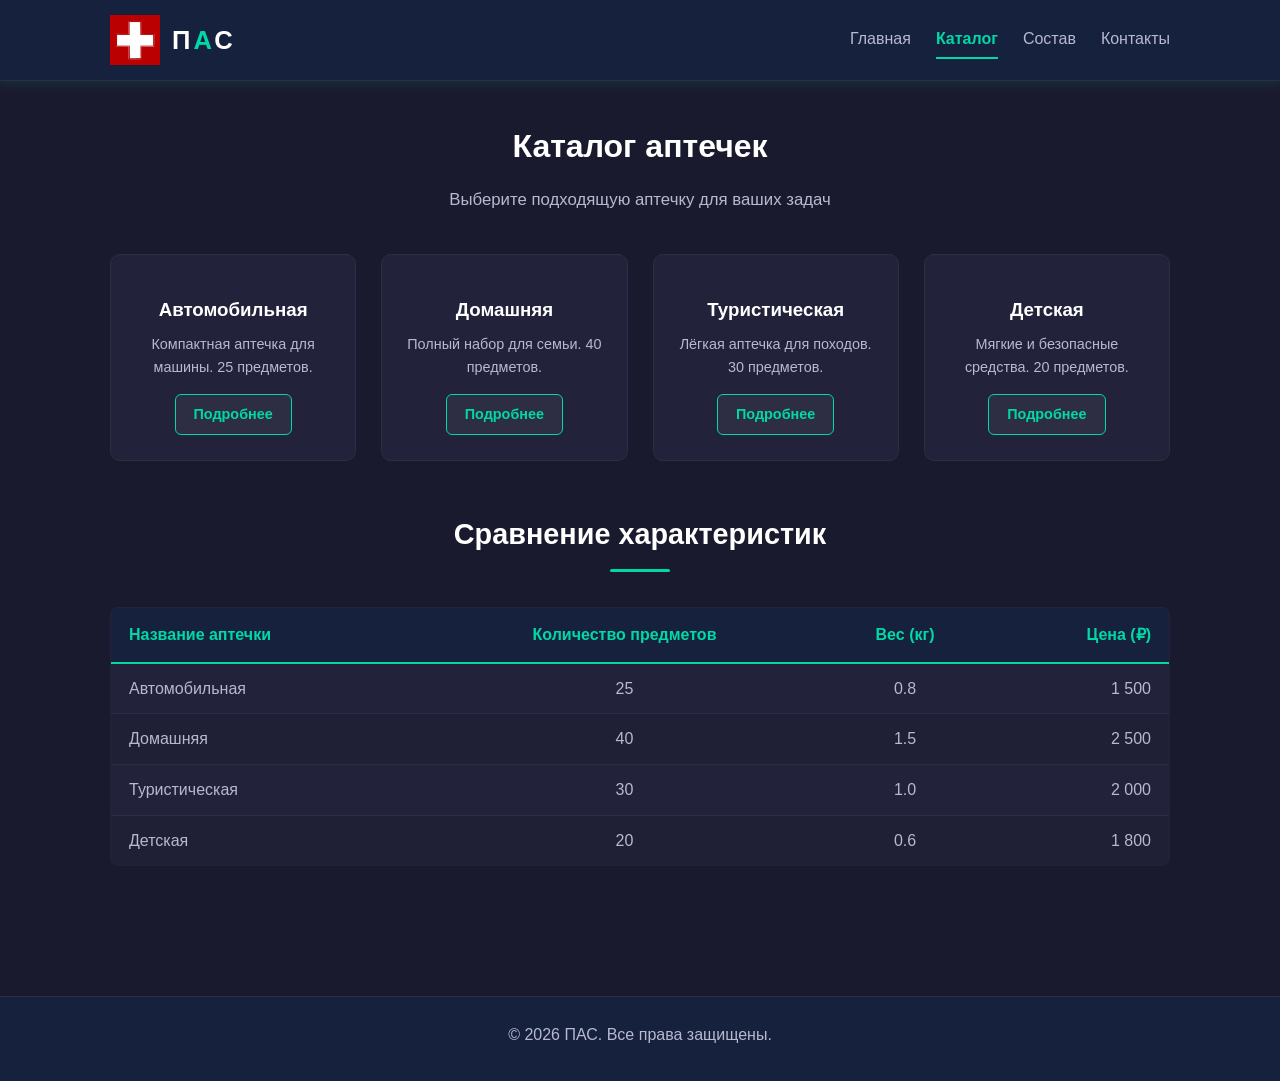
==== lab2/catalog.html @ fe933c57 "Add files via upload" ====
<!DOCTYPE html>
<html lang="ru">
<head>
    <meta charset="UTF-8">
    <meta name="viewport" content="width=device-width, initial-scale=1.0">
    <title>ПАС — Каталог</title>
    <link rel="stylesheet" href="css/style.css">
</head>
<body>

    <header id="main-header">
        <div class="header-container">
            <div class="logo">
                <img src="images/logo.png" alt="Логотип ПАС" width="50" height="50">
                <span class="logo-text">П<strong>А</strong>С</span>
            </div>
            <nav class="main-nav">
                <a href="index.html" class="nav-link">Главная</a>
                <a href="catalog.html" class="nav-link active">Каталог</a>
                <a href="composition.html" class="nav-link">Состав</a>
                <a href="contacts.html" class="nav-link">Контакты</a>
            </nav>
        </div>
    </header>

    <main class="page-content">
        <h1 class="page-title">Каталог аптечек</h1>
        <p class="page-description">Выберите подходящую аптечку для ваших задач</p>

        <div class="catalog-grid">
            <div class="product-card">
                <div class="product-icon"></div>
                <h3>Автомобильная</h3>
                <p class="product-desc">Компактная аптечка для машины. 25 предметов.</p>
                <a href="composition.html" class="btn btn-small">Подробнее</a>
            </div>
            <div class="product-card">
                <div class="product-icon"></div>
                <h3>Домашняя</h3>
                <p class="product-desc">Полный набор для семьи. 40 предметов.</p>
                <a href="composition.html" class="btn btn-small">Подробнее</a>
            </div>
            <div class="product-card">
                <div class="product-icon"></div>
                <h3>Туристическая</h3>
                <p class="product-desc">Лёгкая аптечка для походов. 30 предметов.</p>
                <a href="composition.html" class="btn btn-small">Подробнее</a>
            </div>
            <div class="product-card">
                <div class="product-icon"></div>
                <h3>Детская</h3>
                <p class="product-desc">Мягкие и безопасные средства. 20 предметов.</p>
                <a href="composition.html" class="btn btn-small">Подробнее</a>
            </div>
        </div>

        <h2 class="section-title">Сравнение характеристик</h2>
        <table class="compare-table">
            <thead>
                <tr>
                    <th class="align-left">Название аптечки</th>
                    <th class="align-center">Количество предметов</th>
                    <th class="align-center">Вес (кг)</th>
                    <th class="align-right">Цена (₽)</th>
                </tr>
            </thead>
            <tbody>
                <tr>
                    <td class="align-left">Автомобильная</td>
                    <td class="align-center">25</td>
                    <td class="align-center">0.8</td>
                    <td class="align-right">1 500</td>
                </tr>
                <tr>
                    <td class="align-left">Домашняя</td>
                    <td class="align-center">40</td>
                    <td class="align-center">1.5</td>
                    <td class="align-right">2 500</td>
                </tr>
                <tr>
                    <td class="align-left">Туристическая</td>
                    <td class="align-center">30</td>
                    <td class="align-center">1.0</td>
                    <td class="align-right">2 000</td>
                </tr>
                <tr>
                    <td class="align-left">Детская</td>
                    <td class="align-center">20</td>
                    <td class="align-center">0.6</td>
                    <td class="align-right">1 800</td>
                </tr>
            </tbody>
        </table>
    </main>

    <footer class="main-footer">
        <p>&copy; 2026 ПАС. Все права защищены.</p>
    </footer>

</body>
</html>
---- lab2/css/style.css ----
* {
    margin: 0;
    padding: 0;
    box-sizing: border-box;
}

body {
    font-family: 'Segoe UI', Arial, sans-serif;
    background-color: #1a1a2e;
    color: #b8b8d1;
    line-height: 1.6;
}

a {
    color: #00d9a5;
    text-decoration: none;
    transition: color 0.3s ease;
}

a:hover {
    color: #00ffc8;
}


#main-header {
    background-color: #16213e;
    padding: 15px 0;
    box-shadow: 0 2px 12px rgba(0, 217, 165, 0.15);
    position: sticky;
    top: 0;
    z-index: 100;
    border-bottom: 1px solid #2d2d44;
}

.header-container {
    max-width: 1100px;
    margin: 0 auto;
    padding: 0 20px;
    display: flex;
    justify-content: space-between;
    align-items: center;
    flex-wrap: wrap;
}

.logo {
    display: flex;
    align-items: center;
    gap: 12px;
}

.logo-text {
    font-size: 1.6em;
    color: #ffffff;
    font-weight: 700;
    letter-spacing: 3px;
}

.logo-text strong {
    color: #00d9a5;
    font-weight: 700;
}

.main-nav {
    display: flex;
    gap: 25px;
}

.nav-link {
    color: #b8b8d1;
    font-size: 1em;
    padding: 5px 0;
    border-bottom: 2px solid transparent;
    transition: border-color 0.3s ease, color 0.3s ease;
}

.nav-link:hover {
    color: #00d9a5;
    border-bottom-color: #00d9a5;
}

.nav-link.active {
    color: #00d9a5;
    border-bottom-color: #00d9a5;
    font-weight: 600;
}


.banner {
    background: linear-gradient(135deg, #16213e 0%, #1a1a2e 100%);
    padding: 60px 20px;
    display: flex;
    justify-content: center;
    align-items: center;
    gap: 40px;
    flex-wrap: wrap;
    border-bottom: 1px solid #2d2d44;
}

.banner-content {
    max-width: 500px;
}

#main-title {
    font-size: 2.2em;
    color: #ffffff;
    margin-bottom: 15px;
    line-height: 1.3;
}

.banner-subtitle {
    font-size: 1.1em;
    color: #b8b8d1;
    margin-bottom: 25px;
}

.banner-image img {
    max-width: 100%;
    height: auto;
    filter: drop-shadow(0 0 20px rgba(0, 217, 165, 0.3));
}


.btn {
    display: inline-block;
    padding: 12px 28px;
    border-radius: 6px;
    font-size: 1em;
    font-weight: 600;
    cursor: pointer;
    border: none;
    transition: background-color 0.3s ease, transform 0.2s ease, box-shadow 0.3s ease;
    text-align: center;
}

.btn-primary {
    background-color: #00d9a5;
    color: #1a1a2e;
}

.btn-primary:hover {
    background-color: #00ffc8;
    color: #1a1a2e;
    transform: translateY(-2px);
    box-shadow: 0 6px 20px rgba(0, 217, 165, 0.4);
}

.btn-secondary {
    background-color: transparent;
    color: #00d9a5;
    border: 2px solid #00d9a5;
}

.btn-secondary:hover {
    background-color: #00d9a5;
    color: #1a1a2e;
}

.btn-small {
    padding: 8px 18px;
    font-size: 0.9em;
    background-color: #2d2d44;
    color: #00d9a5;
    border: 1px solid #00d9a5;
}

.btn-small:hover {
    background-color: #00d9a5;
    color: #1a1a2e;
}


.features {
    max-width: 1100px;
    margin: 0 auto;
    padding: 50px 20px;
}

.section-title {
    font-size: 1.8em;
    color: #ffffff;
    text-align: center;
    margin-bottom: 35px;
    position: relative;
}

.section-title::after {
    content: '';
    display: block;
    width: 60px;
    height: 3px;
    background-color: #00d9a5;
    margin: 12px auto 0;
    border-radius: 2px;
}

.features-grid {
    display: flex;
    gap: 25px;
    justify-content: center;
    flex-wrap: wrap;
}

.feature-card {
    background-color: #22223b;
    border: 1px solid #2d2d44;
    border-radius: 10px;
    padding: 30px 25px;
    text-align: center;
    flex: 1 1 250px;
    max-width: 320px;
    transition: transform 0.3s ease, border-color 0.3s ease, box-shadow 0.3s ease;
}

.feature-card:hover {
    transform: translateY(-5px);
    border-color: #00d9a5;
    box-shadow: 0 8px 25px rgba(0, 217, 165, 0.2);
}

.feature-icon {
    font-size: 2.5em;
    display: block;
    margin-bottom: 15px;
}

.feature-card h3 {
    color: #ffffff;
    margin-bottom: 10px;
    font-size: 1.2em;
}

.feature-card p {
    color: #b8b8d1;
    font-size: 0.95em;
}


.page-content {
    max-width: 1100px;
    margin: 0 auto;
    padding: 40px 20px;
}

.page-title {
    font-size: 2em;
    color: #ffffff;
    text-align: center;
    margin-bottom: 15px;
}

.page-description {
    text-align: center;
    color: #b8b8d1;
    margin-bottom: 40px;
    font-size: 1.05em;
}


.catalog-grid {
    display: flex;
    flex-wrap: wrap;
    gap: 25px;
    justify-content: center;
    margin-bottom: 50px;
}

.product-card {
    background-color: #22223b;
    border: 1px solid #2d2d44;
    border-radius: 10px;
    padding: 25px;
    text-align: center;
    flex: 1 1 220px;
    max-width: 260px;
    transition: transform 0.3s ease, border-color 0.3s ease;
}

.product-card:hover {
    transform: translateY(-5px);
    border-color: #00d9a5;
}

.product-icon {
    font-size: 3em;
    margin-bottom: 15px;
    display: block;
}

.product-card h3 {
    color: #ffffff;
    margin-bottom: 8px;
}

.product-desc {
    font-size: 0.9em;
    color: #b8b8d1;
    margin-bottom: 15px;
}

.compare-table,
.composition-table {
    width: 100%;
    border-collapse: collapse;
    background-color: #22223b;
    border: 1px solid #2d2d44;
    border-radius: 8px;
    overflow: hidden;
    margin-bottom: 40px;
}

.compare-table thead,
.composition-table thead {
    background-color: #16213e;
    color: #00d9a5;
}

.compare-table th,
.composition-table th {
    padding: 14px 18px;
    font-weight: 600;
    font-size: 1em;
    border-bottom: 2px solid #00d9a5;
}

.compare-table td,
.composition-table td {
    padding: 12px 18px;
    border-bottom: 1px solid #2d2d44;
    color: #b8b8d1;
}

.compare-table tbody tr:nth-child(even),
.composition-table tbody tr:nth-child(even) {
    background-color: #1f1f36;
}

.compare-table tbody tr:hover,
.composition-table tbody tr:hover {
    background-color: #2a2a45;
}

.align-left {
    text-align: left;
}

.align-center {
    text-align: center;
}

.align-right {
    text-align: right;
}

.composition-layout {
    display: flex;
    gap: 40px;
    flex-wrap: wrap;
    margin-bottom: 50px;
    align-items: flex-start;
}

.composition-image {
    text-align: center;
    flex: 1 1 250px;
}

.composition-image img {
    max-width: 100%;
    height: auto;
    border: 2px solid #2d2d44;
    border-radius: 10px;
    padding: 15px;
    background-color: #22223b;
    filter: drop-shadow(0 0 15px rgba(0, 217, 165, 0.2));
}

.image-caption {
    font-style: italic;
    color: #b8b8d1;
    margin-top: 10px;
    font-size: 0.9em;
}

.composition-lists {
    flex: 2 1 400px;
}

.composition-lists h2 {
    color: #ffffff;
    font-size: 1.3em;
    margin-bottom: 15px;
    margin-top: 20px;
}

.composition-lists h2:first-child {
    margin-top: 0;
}

.marker-list,
.number-list {
    padding-left: 25px;
    margin-bottom: 25px;
}

.marker-list li,
.number-list li {
    margin-bottom: 8px;
    color: #b8b8d1;
}

.marker-list li::marker {
    color: #00d9a5;
}

.number-list li::marker {
    color: #00d9a5;
    font-weight: 600;
}

.contacts-layout {
    display: flex;
    gap: 40px;
    flex-wrap: wrap;
}

.contact-info {
    flex: 1 1 300px;
    background-color: #22223b;
    border: 1px solid #2d2d44;
    border-radius: 10px;
    padding: 30px;
}

.contact-info h2 {
    color: #ffffff;
    margin-bottom: 20px;
    font-size: 1.3em;
}

.contact-info p {
    margin-bottom: 12px;
    color: #b8b8d1;
}

.external-link {
    color: #00d9a5;
    font-weight: 600;
}

.external-link:hover {
    color: #00ffc8;
    text-decoration: underline;
}

.contact-form {
    flex: 1 1 350px;
    background-color: #22223b;
    border: 1px solid #2d2d44;
    border-radius: 10px;
    padding: 30px;
}

.contact-form h2 {
    color: #ffffff;
    margin-bottom: 20px;
    font-size: 1.3em;
}

.form-group {
    margin-bottom: 18px;
}

.form-group label {
    display: block;
    margin-bottom: 6px;
    color: #ffffff;
    font-weight: 600;
    font-size: 0.95em;
}

.form-group input,
.form-group select,
.form-group textarea {
    width: 100%;
    padding: 10px 14px;
    border: 2px solid #2d2d44;
    border-radius: 6px;
    font-size: 1em;
    font-family: inherit;
    background-color: #1a1a2e;
    color: #ffffff;
    transition: border-color 0.3s ease, box-shadow 0.3s ease;
}

.form-group input:focus,
.form-group select:focus,
.form-group textarea:focus {
    outline: none;
    border-color: #00d9a5;
    box-shadow: 0 0 10px rgba(0, 217, 165, 0.3);
}

.form-group input::placeholder,
.form-group textarea::placeholder {
    color: #6b6b8a;
}

.form-group textarea {
    resize: vertical;
}

.main-footer {
    background-color: #16213e;
    color: #b8b8d1;
    text-align: center;
    padding: 25px 20px;
    margin-top: 50px;
    border-top: 1px solid #2d2d44;
}

.main-footer p {
    margin-bottom: 8px;
}

.footer-link {
    color: #00d9a5;
    font-weight: 600;
}

.footer-link:hover {
    color: #00ffc8;
}

@media (max-width: 768px) {
    .header-container {
        flex-direction: column;
        gap: 15px;
    }

    .main-nav {
        gap: 15px;
        flex-wrap: wrap;
        justify-content: center;
    }

    .banner {
        flex-direction: column;
        text-align: center;
        padding: 40px 20px;
    }

    #main-title {
        font-size: 1.7em;
    }

    .contacts-layout,
    .composition-layout {
        flex-direction: column;
    }

    .compare-table,
    .composition-table {
        font-size: 0.9em;
    }

    .compare-table th,
    .compare-table td,
    .composition-table th,
    .composition-table td {
        padding: 8px 10px;
    }
}

.back-link {
    text-align: center;
    margin-top: 20px;
}
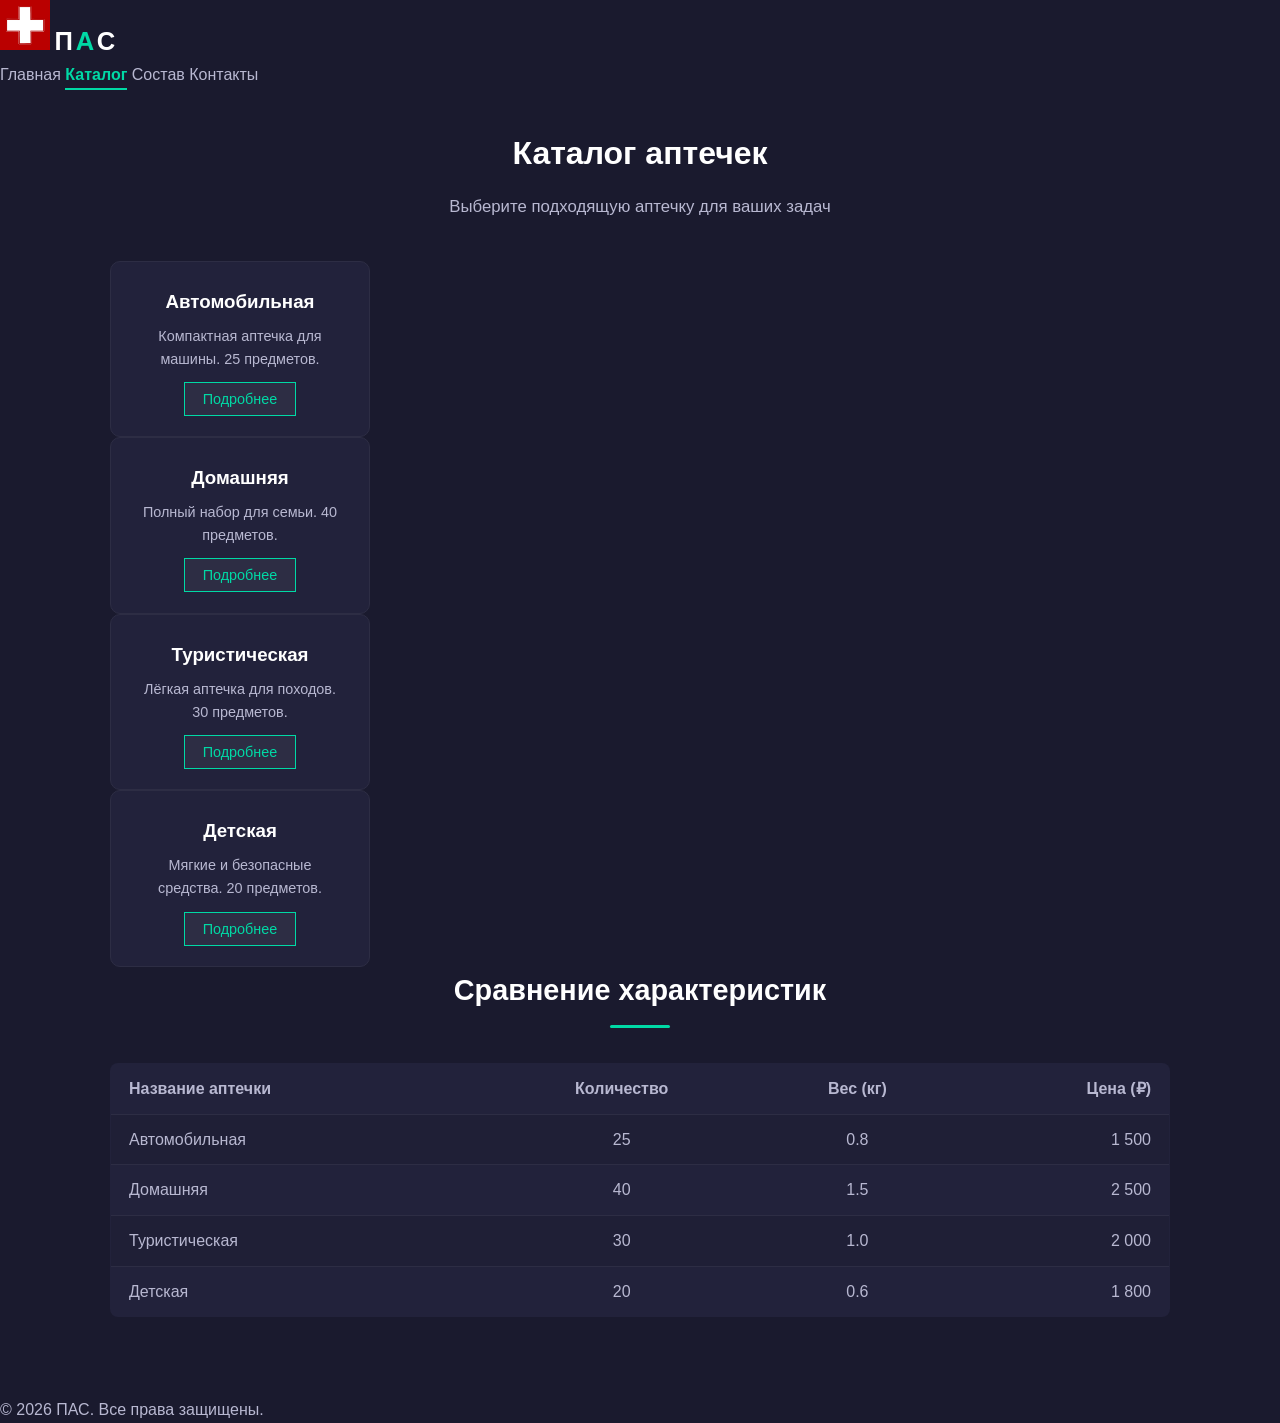
==== commit 7fe34cb4: "Add files via upload" ====
--- a/lab2/catalog.html
+++ b/lab2/catalog.html
@@ -2,100 +2,87 @@
 <html lang="ru">
 <head>
     <meta charset="UTF-8">
-    <meta name="viewport" content="width=device-width, initial-scale=1.0">
     <title>ПАС — Каталог</title>
     <link rel="stylesheet" href="css/style.css">
 </head>
 <body>
 
-    <header id="main-header">
-        <div class="header-container">
-            <div class="logo">
-                <img src="images/logo.png" alt="Логотип ПАС" width="50" height="50">
-                <span class="logo-text">П<strong>А</strong>С</span>
-            </div>
-            <nav class="main-nav">
-                <a href="index.html" class="nav-link">Главная</a>
-                <a href="catalog.html" class="nav-link active">Каталог</a>
-                <a href="composition.html" class="nav-link">Состав</a>
-                <a href="contacts.html" class="nav-link">Контакты</a>
-            </nav>
+    <div id="header">
+        <div class="header-left">
+            <img src="images/logo.png" alt="Логотип ПАС" width="50" height="50">
+            <span class="logo-text">П<strong>А</strong>С</span>
         </div>
-    </header>
+        <div class="header-right">
+            <a href="index.html" class="nav-link">Главная</a>
+            <a href="catalog.html" class="nav-link active">Каталог</a>
+            <a href="composition.html" class="nav-link">Состав</a>
+            <a href="contacts.html" class="nav-link">Контакты</a>
+        </div>
+    </div>
 
-    <main class="page-content">
+    <div class="page-content">
         <h1 class="page-title">Каталог аптечек</h1>
         <p class="page-description">Выберите подходящую аптечку для ваших задач</p>
 
-        <div class="catalog-grid">
-            <div class="product-card">
-                <div class="product-icon"></div>
-                <h3>Автомобильная</h3>
-                <p class="product-desc">Компактная аптечка для машины. 25 предметов.</p>
-                <a href="composition.html" class="btn btn-small">Подробнее</a>
-            </div>
-            <div class="product-card">
-                <div class="product-icon"></div>
-                <h3>Домашняя</h3>
-                <p class="product-desc">Полный набор для семьи. 40 предметов.</p>
-                <a href="composition.html" class="btn btn-small">Подробнее</a>
-            </div>
-            <div class="product-card">
-                <div class="product-icon"></div>
-                <h3>Туристическая</h3>
-                <p class="product-desc">Лёгкая аптечка для походов. 30 предметов.</p>
-                <a href="composition.html" class="btn btn-small">Подробнее</a>
-            </div>
-            <div class="product-card">
-                <div class="product-icon"></div>
-                <h3>Детская</h3>
-                <p class="product-desc">Мягкие и безопасные средства. 20 предметов.</p>
-                <a href="composition.html" class="btn btn-small">Подробнее</a>
-            </div>
+        <div class="product-card">
+            <h3>Автомобильная</h3>
+            <p class="product-desc">Компактная аптечка для машины. 25 предметов.</p>
+            <p><a href="composition.html" class="btn-small">Подробнее</a></p>
+        </div>
+        <div class="product-card">
+            <h3>Домашняя</h3>
+            <p class="product-desc">Полный набор для семьи. 40 предметов.</p>
+            <p><a href="composition.html" class="btn-small">Подробнее</a></p>
+        </div>
+        <div class="product-card">
+            <h3>Туристическая</h3>
+            <p class="product-desc">Лёгкая аптечка для походов. 30 предметов.</p>
+            <p><a href="composition.html" class="btn-small">Подробнее</a></p>
+        </div>
+        <div class="product-card">
+            <h3>Детская</h3>
+            <p class="product-desc">Мягкие и безопасные средства. 20 предметов.</p>
+            <p><a href="composition.html" class="btn-small">Подробнее</a></p>
         </div>
 
         <h2 class="section-title">Сравнение характеристик</h2>
         <table class="compare-table">
-            <thead>
-                <tr>
-                    <th class="align-left">Название аптечки</th>
-                    <th class="align-center">Количество предметов</th>
-                    <th class="align-center">Вес (кг)</th>
-                    <th class="align-right">Цена (₽)</th>
-                </tr>
-            </thead>
-            <tbody>
-                <tr>
-                    <td class="align-left">Автомобильная</td>
-                    <td class="align-center">25</td>
-                    <td class="align-center">0.8</td>
-                    <td class="align-right">1 500</td>
-                </tr>
-                <tr>
-                    <td class="align-left">Домашняя</td>
-                    <td class="align-center">40</td>
-                    <td class="align-center">1.5</td>
-                    <td class="align-right">2 500</td>
-                </tr>
-                <tr>
-                    <td class="align-left">Туристическая</td>
-                    <td class="align-center">30</td>
-                    <td class="align-center">1.0</td>
-                    <td class="align-right">2 000</td>
-                </tr>
-                <tr>
-                    <td class="align-left">Детская</td>
-                    <td class="align-center">20</td>
-                    <td class="align-center">0.6</td>
-                    <td class="align-right">1 800</td>
-                </tr>
-            </tbody>
+            <tr>
+                <td class="align-left"><strong>Название аптечки</strong></td>
+                <td class="align-center"><strong>Количество</strong></td>
+                <td class="align-center"><strong>Вес (кг)</strong></td>
+                <td class="align-right"><strong>Цена (₽)</strong></td>
+            </tr>
+            <tr>
+                <td class="align-left">Автомобильная</td>
+                <td class="align-center">25</td>
+                <td class="align-center">0.8</td>
+                <td class="align-right">1 500</td>
+            </tr>
+            <tr>
+                <td class="align-left">Домашняя</td>
+                <td class="align-center">40</td>
+                <td class="align-center">1.5</td>
+                <td class="align-right">2 500</td>
+            </tr>
+            <tr>
+                <td class="align-left">Туристическая</td>
+                <td class="align-center">30</td>
+                <td class="align-center">1.0</td>
+                <td class="align-right">2 000</td>
+            </tr>
+            <tr>
+                <td class="align-left">Детская</td>
+                <td class="align-center">20</td>
+                <td class="align-center">0.6</td>
+                <td class="align-right">1 800</td>
+            </tr>
         </table>
-    </main>
+    </div>
 
-    <footer class="main-footer">
+    <div id="footer">
         <p>&copy; 2026 ПАС. Все права защищены.</p>
-    </footer>
+    </div>
 
 </body>
 </html>
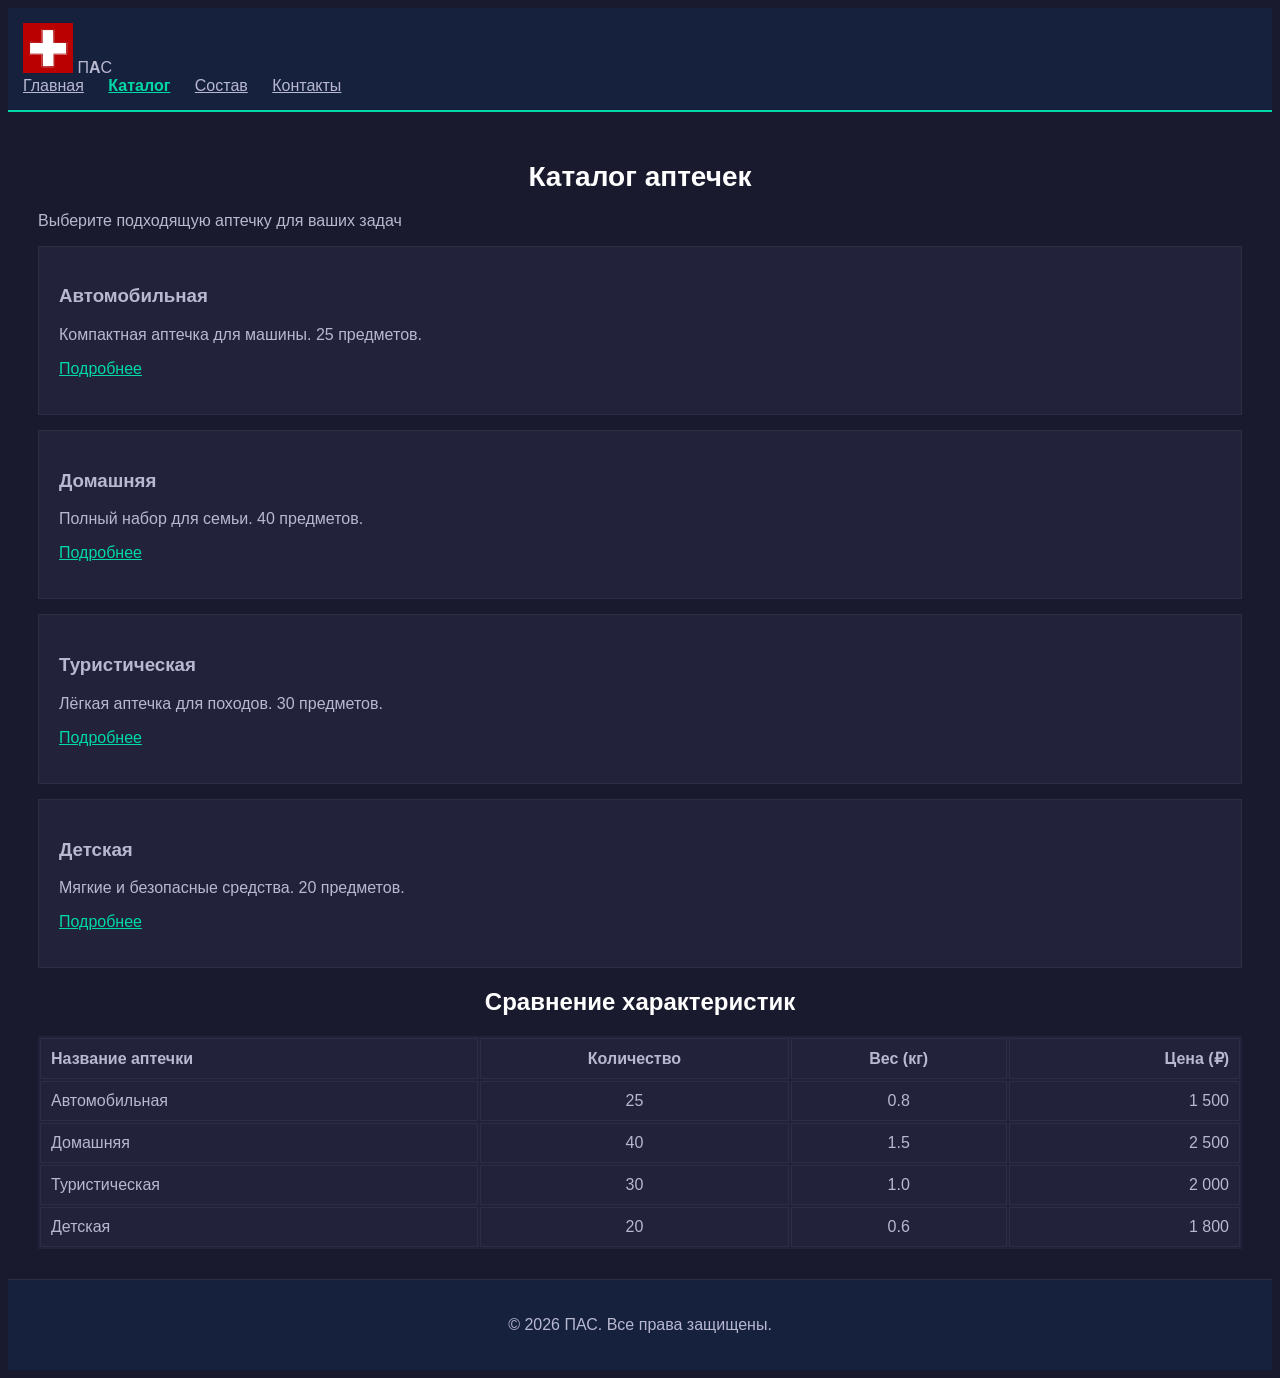
==== commit a7009ed3: "Добавлена лабораторная работа 3" ====
--- a/lab2/catalog.html
+++ b/lab2/catalog.html
@@ -1,88 +1,88 @@
-<!DOCTYPE html>
-<html lang="ru">
-<head>
-    <meta charset="UTF-8">
-    <title>ПАС — Каталог</title>
-    <link rel="stylesheet" href="css/style.css">
-</head>
-<body>
-
-    <div id="header">
-        <div class="header-left">
-            <img src="images/logo.png" alt="Логотип ПАС" width="50" height="50">
-            <span class="logo-text">П<strong>А</strong>С</span>
-        </div>
-        <div class="header-right">
-            <a href="index.html" class="nav-link">Главная</a>
-            <a href="catalog.html" class="nav-link active">Каталог</a>
-            <a href="composition.html" class="nav-link">Состав</a>
-            <a href="contacts.html" class="nav-link">Контакты</a>
-        </div>
-    </div>
-
-    <div class="page-content">
-        <h1 class="page-title">Каталог аптечек</h1>
-        <p class="page-description">Выберите подходящую аптечку для ваших задач</p>
-
-        <div class="product-card">
-            <h3>Автомобильная</h3>
-            <p class="product-desc">Компактная аптечка для машины. 25 предметов.</p>
-            <p><a href="composition.html" class="btn-small">Подробнее</a></p>
-        </div>
-        <div class="product-card">
-            <h3>Домашняя</h3>
-            <p class="product-desc">Полный набор для семьи. 40 предметов.</p>
-            <p><a href="composition.html" class="btn-small">Подробнее</a></p>
-        </div>
-        <div class="product-card">
-            <h3>Туристическая</h3>
-            <p class="product-desc">Лёгкая аптечка для походов. 30 предметов.</p>
-            <p><a href="composition.html" class="btn-small">Подробнее</a></p>
-        </div>
-        <div class="product-card">
-            <h3>Детская</h3>
-            <p class="product-desc">Мягкие и безопасные средства. 20 предметов.</p>
-            <p><a href="composition.html" class="btn-small">Подробнее</a></p>
-        </div>
-
-        <h2 class="section-title">Сравнение характеристик</h2>
-        <table class="compare-table">
-            <tr>
-                <td class="align-left"><strong>Название аптечки</strong></td>
-                <td class="align-center"><strong>Количество</strong></td>
-                <td class="align-center"><strong>Вес (кг)</strong></td>
-                <td class="align-right"><strong>Цена (₽)</strong></td>
-            </tr>
-            <tr>
-                <td class="align-left">Автомобильная</td>
-                <td class="align-center">25</td>
-                <td class="align-center">0.8</td>
-                <td class="align-right">1 500</td>
-            </tr>
-            <tr>
-                <td class="align-left">Домашняя</td>
-                <td class="align-center">40</td>
-                <td class="align-center">1.5</td>
-                <td class="align-right">2 500</td>
-            </tr>
-            <tr>
-                <td class="align-left">Туристическая</td>
-                <td class="align-center">30</td>
-                <td class="align-center">1.0</td>
-                <td class="align-right">2 000</td>
-            </tr>
-            <tr>
-                <td class="align-left">Детская</td>
-                <td class="align-center">20</td>
-                <td class="align-center">0.6</td>
-                <td class="align-right">1 800</td>
-            </tr>
-        </table>
-    </div>
-
-    <div id="footer">
-        <p>&copy; 2026 ПАС. Все права защищены.</p>
-    </div>
-
-</body>
+<!DOCTYPE html>
+<html lang="ru">
+<head>
+    <meta charset="UTF-8">
+    <title>ПАС — Каталог</title>
+    <link rel="stylesheet" href="css/style.css">
+</head>
+<body>
+
+    <div id="header">
+        <div class="header-left">
+            <img src="images/logo.png" alt="Логотип ПАС" width="50" height="50">
+            <span class="logo-text">П<strong>А</strong>С</span>
+        </div>
+        <div class="header-right">
+            <a href="index.html" class="nav-link">Главная</a>
+            <a href="catalog.html" class="nav-link active">Каталог</a>
+            <a href="composition.html" class="nav-link">Состав</a>
+            <a href="contacts.html" class="nav-link">Контакты</a>
+        </div>
+    </div>
+
+    <div class="page-content">
+        <h1 class="page-title">Каталог аптечек</h1>
+        <p class="page-description">Выберите подходящую аптечку для ваших задач</p>
+
+        <div class="product-card">
+            <h3>Автомобильная</h3>
+            <p class="product-desc">Компактная аптечка для машины. 25 предметов.</p>
+            <p><a href="composition.html" class="btn-small">Подробнее</a></p>
+        </div>
+        <div class="product-card">
+            <h3>Домашняя</h3>
+            <p class="product-desc">Полный набор для семьи. 40 предметов.</p>
+            <p><a href="composition.html" class="btn-small">Подробнее</a></p>
+        </div>
+        <div class="product-card">
+            <h3>Туристическая</h3>
+            <p class="product-desc">Лёгкая аптечка для походов. 30 предметов.</p>
+            <p><a href="composition.html" class="btn-small">Подробнее</a></p>
+        </div>
+        <div class="product-card">
+            <h3>Детская</h3>
+            <p class="product-desc">Мягкие и безопасные средства. 20 предметов.</p>
+            <p><a href="composition.html" class="btn-small">Подробнее</a></p>
+        </div>
+
+        <h2 class="section-title">Сравнение характеристик</h2>
+        <table class="compare-table">
+            <tr>
+                <td class="align-left"><strong>Название аптечки</strong></td>
+                <td class="align-center"><strong>Количество</strong></td>
+                <td class="align-center"><strong>Вес (кг)</strong></td>
+                <td class="align-right"><strong>Цена (₽)</strong></td>
+            </tr>
+            <tr>
+                <td class="align-left">Автомобильная</td>
+                <td class="align-center">25</td>
+                <td class="align-center">0.8</td>
+                <td class="align-right">1 500</td>
+            </tr>
+            <tr>
+                <td class="align-left">Домашняя</td>
+                <td class="align-center">40</td>
+                <td class="align-center">1.5</td>
+                <td class="align-right">2 500</td>
+            </tr>
+            <tr>
+                <td class="align-left">Туристическая</td>
+                <td class="align-center">30</td>
+                <td class="align-center">1.0</td>
+                <td class="align-right">2 000</td>
+            </tr>
+            <tr>
+                <td class="align-left">Детская</td>
+                <td class="align-center">20</td>
+                <td class="align-center">0.6</td>
+                <td class="align-right">1 800</td>
+            </tr>
+        </table>
+    </div>
+
+    <div id="footer">
+        <p>&copy; 2026 ПАС. Все права защищены.</p>
+    </div>
+
+</body>
 </html>
--- a/lab2/css/style.css
+++ b/lab2/css/style.css
@@ -1,578 +1,122 @@
-
-* {
-    margin: 0;
-    padding: 0;
-    box-sizing: border-box;
-}
-
-body {
-    font-family: 'Segoe UI', Arial, sans-serif;
-    background-color: #1a1a2e;
-    color: #b8b8d1;
-    line-height: 1.6;
-}
-
-a {
-    color: #00d9a5;
-    text-decoration: none;
-    transition: color 0.3s ease;
-}
-
-a:hover {
-    color: #00ffc8;
-}
-
-
-#main-header {
-    background-color: #16213e;
-    padding: 15px 0;
-    box-shadow: 0 2px 12px rgba(0, 217, 165, 0.15);
-    position: sticky;
-    top: 0;
-    z-index: 100;
-    border-bottom: 1px solid #2d2d44;
-}
-
-.header-container {
-    max-width: 1100px;
-    margin: 0 auto;
-    padding: 0 20px;
-    display: flex;
-    justify-content: space-between;
-    align-items: center;
-    flex-wrap: wrap;
-}
-
-.logo {
-    display: flex;
-    align-items: center;
-    gap: 12px;
-}
-
-.logo-text {
-    font-size: 1.6em;
-    color: #ffffff;
-    font-weight: 700;
-    letter-spacing: 3px;
-}
-
-.logo-text strong {
-    color: #00d9a5;
-    font-weight: 700;
-}
-
-.main-nav {
-    display: flex;
-    gap: 25px;
-}
-
-.nav-link {
-    color: #b8b8d1;
-    font-size: 1em;
-    padding: 5px 0;
-    border-bottom: 2px solid transparent;
-    transition: border-color 0.3s ease, color 0.3s ease;
-}
-
-.nav-link:hover {
-    color: #00d9a5;
-    border-bottom-color: #00d9a5;
-}
-
-.nav-link.active {
-    color: #00d9a5;
-    border-bottom-color: #00d9a5;
-    font-weight: 600;
-}
-
-
-.banner {
-    background: linear-gradient(135deg, #16213e 0%, #1a1a2e 100%);
-    padding: 60px 20px;
-    display: flex;
-    justify-content: center;
-    align-items: center;
-    gap: 40px;
-    flex-wrap: wrap;
-    border-bottom: 1px solid #2d2d44;
-}
-
-.banner-content {
-    max-width: 500px;
-}
-
-#main-title {
-    font-size: 2.2em;
-    color: #ffffff;
-    margin-bottom: 15px;
-    line-height: 1.3;
-}
-
-.banner-subtitle {
-    font-size: 1.1em;
-    color: #b8b8d1;
-    margin-bottom: 25px;
-}
-
-.banner-image img {
-    max-width: 100%;
-    height: auto;
-    filter: drop-shadow(0 0 20px rgba(0, 217, 165, 0.3));
-}
-
-
-.btn {
-    display: inline-block;
-    padding: 12px 28px;
-    border-radius: 6px;
-    font-size: 1em;
-    font-weight: 600;
-    cursor: pointer;
-    border: none;
-    transition: background-color 0.3s ease, transform 0.2s ease, box-shadow 0.3s ease;
-    text-align: center;
-}
-
-.btn-primary {
-    background-color: #00d9a5;
-    color: #1a1a2e;
-}
-
-.btn-primary:hover {
-    background-color: #00ffc8;
-    color: #1a1a2e;
-    transform: translateY(-2px);
-    box-shadow: 0 6px 20px rgba(0, 217, 165, 0.4);
-}
-
-.btn-secondary {
-    background-color: transparent;
-    color: #00d9a5;
-    border: 2px solid #00d9a5;
-}
-
-.btn-secondary:hover {
-    background-color: #00d9a5;
-    color: #1a1a2e;
-}
-
-.btn-small {
-    padding: 8px 18px;
-    font-size: 0.9em;
-    background-color: #2d2d44;
-    color: #00d9a5;
-    border: 1px solid #00d9a5;
-}
-
-.btn-small:hover {
-    background-color: #00d9a5;
-    color: #1a1a2e;
-}
-
-
-.features {
-    max-width: 1100px;
-    margin: 0 auto;
-    padding: 50px 20px;
-}
-
-.section-title {
-    font-size: 1.8em;
-    color: #ffffff;
-    text-align: center;
-    margin-bottom: 35px;
-    position: relative;
-}
-
-.section-title::after {
-    content: '';
-    display: block;
-    width: 60px;
-    height: 3px;
-    background-color: #00d9a5;
-    margin: 12px auto 0;
-    border-radius: 2px;
-}
-
-.features-grid {
-    display: flex;
-    gap: 25px;
-    justify-content: center;
-    flex-wrap: wrap;
-}
-
-.feature-card {
-    background-color: #22223b;
-    border: 1px solid #2d2d44;
-    border-radius: 10px;
-    padding: 30px 25px;
-    text-align: center;
-    flex: 1 1 250px;
-    max-width: 320px;
-    transition: transform 0.3s ease, border-color 0.3s ease, box-shadow 0.3s ease;
-}
-
-.feature-card:hover {
-    transform: translateY(-5px);
-    border-color: #00d9a5;
-    box-shadow: 0 8px 25px rgba(0, 217, 165, 0.2);
-}
-
-.feature-icon {
-    font-size: 2.5em;
-    display: block;
-    margin-bottom: 15px;
-}
-
-.feature-card h3 {
-    color: #ffffff;
-    margin-bottom: 10px;
-    font-size: 1.2em;
-}
-
-.feature-card p {
-    color: #b8b8d1;
-    font-size: 0.95em;
-}
-
-
-.page-content {
-    max-width: 1100px;
-    margin: 0 auto;
-    padding: 40px 20px;
-}
-
-.page-title {
-    font-size: 2em;
-    color: #ffffff;
-    text-align: center;
-    margin-bottom: 15px;
-}
-
-.page-description {
-    text-align: center;
-    color: #b8b8d1;
-    margin-bottom: 40px;
-    font-size: 1.05em;
-}
-
-
-.catalog-grid {
-    display: flex;
-    flex-wrap: wrap;
-    gap: 25px;
-    justify-content: center;
-    margin-bottom: 50px;
-}
-
-.product-card {
-    background-color: #22223b;
-    border: 1px solid #2d2d44;
-    border-radius: 10px;
-    padding: 25px;
-    text-align: center;
-    flex: 1 1 220px;
-    max-width: 260px;
-    transition: transform 0.3s ease, border-color 0.3s ease;
-}
-
-.product-card:hover {
-    transform: translateY(-5px);
-    border-color: #00d9a5;
-}
-
-.product-icon {
-    font-size: 3em;
-    margin-bottom: 15px;
-    display: block;
-}
-
-.product-card h3 {
-    color: #ffffff;
-    margin-bottom: 8px;
-}
-
-.product-desc {
-    font-size: 0.9em;
-    color: #b8b8d1;
-    margin-bottom: 15px;
-}
-
-.compare-table,
-.composition-table {
-    width: 100%;
-    border-collapse: collapse;
-    background-color: #22223b;
-    border: 1px solid #2d2d44;
-    border-radius: 8px;
-    overflow: hidden;
-    margin-bottom: 40px;
-}
-
-.compare-table thead,
-.composition-table thead {
-    background-color: #16213e;
-    color: #00d9a5;
-}
-
-.compare-table th,
-.composition-table th {
-    padding: 14px 18px;
-    font-weight: 600;
-    font-size: 1em;
-    border-bottom: 2px solid #00d9a5;
-}
-
-.compare-table td,
-.composition-table td {
-    padding: 12px 18px;
-    border-bottom: 1px solid #2d2d44;
-    color: #b8b8d1;
-}
-
-.compare-table tbody tr:nth-child(even),
-.composition-table tbody tr:nth-child(even) {
-    background-color: #1f1f36;
-}
-
-.compare-table tbody tr:hover,
-.composition-table tbody tr:hover {
-    background-color: #2a2a45;
-}
-
-.align-left {
-    text-align: left;
-}
-
-.align-center {
-    text-align: center;
-}
-
-.align-right {
-    text-align: right;
-}
-
-.composition-layout {
-    display: flex;
-    gap: 40px;
-    flex-wrap: wrap;
-    margin-bottom: 50px;
-    align-items: flex-start;
-}
-
-.composition-image {
-    text-align: center;
-    flex: 1 1 250px;
-}
-
-.composition-image img {
-    max-width: 100%;
-    height: auto;
-    border: 2px solid #2d2d44;
-    border-radius: 10px;
-    padding: 15px;
-    background-color: #22223b;
-    filter: drop-shadow(0 0 15px rgba(0, 217, 165, 0.2));
-}
-
-.image-caption {
-    font-style: italic;
-    color: #b8b8d1;
-    margin-top: 10px;
-    font-size: 0.9em;
-}
-
-.composition-lists {
-    flex: 2 1 400px;
-}
-
-.composition-lists h2 {
-    color: #ffffff;
-    font-size: 1.3em;
-    margin-bottom: 15px;
-    margin-top: 20px;
-}
-
-.composition-lists h2:first-child {
-    margin-top: 0;
-}
-
-.marker-list,
-.number-list {
-    padding-left: 25px;
-    margin-bottom: 25px;
-}
-
-.marker-list li,
-.number-list li {
-    margin-bottom: 8px;
-    color: #b8b8d1;
-}
-
-.marker-list li::marker {
-    color: #00d9a5;
-}
-
-.number-list li::marker {
-    color: #00d9a5;
-    font-weight: 600;
-}
-
-.contacts-layout {
-    display: flex;
-    gap: 40px;
-    flex-wrap: wrap;
-}
-
-.contact-info {
-    flex: 1 1 300px;
-    background-color: #22223b;
-    border: 1px solid #2d2d44;
-    border-radius: 10px;
-    padding: 30px;
-}
-
-.contact-info h2 {
-    color: #ffffff;
-    margin-bottom: 20px;
-    font-size: 1.3em;
-}
-
-.contact-info p {
-    margin-bottom: 12px;
-    color: #b8b8d1;
-}
-
-.external-link {
-    color: #00d9a5;
-    font-weight: 600;
-}
-
-.external-link:hover {
-    color: #00ffc8;
-    text-decoration: underline;
-}
-
-.contact-form {
-    flex: 1 1 350px;
-    background-color: #22223b;
-    border: 1px solid #2d2d44;
-    border-radius: 10px;
-    padding: 30px;
-}
-
-.contact-form h2 {
-    color: #ffffff;
-    margin-bottom: 20px;
-    font-size: 1.3em;
-}
-
-.form-group {
-    margin-bottom: 18px;
-}
-
-.form-group label {
-    display: block;
-    margin-bottom: 6px;
-    color: #ffffff;
-    font-weight: 600;
-    font-size: 0.95em;
-}
-
-.form-group input,
-.form-group select,
-.form-group textarea {
-    width: 100%;
-    padding: 10px 14px;
-    border: 2px solid #2d2d44;
-    border-radius: 6px;
-    font-size: 1em;
-    font-family: inherit;
-    background-color: #1a1a2e;
-    color: #ffffff;
-    transition: border-color 0.3s ease, box-shadow 0.3s ease;
-}
-
-.form-group input:focus,
-.form-group select:focus,
-.form-group textarea:focus {
-    outline: none;
-    border-color: #00d9a5;
-    box-shadow: 0 0 10px rgba(0, 217, 165, 0.3);
-}
-
-.form-group input::placeholder,
-.form-group textarea::placeholder {
-    color: #6b6b8a;
-}
-
-.form-group textarea {
-    resize: vertical;
-}
-
-.main-footer {
-    background-color: #16213e;
-    color: #b8b8d1;
-    text-align: center;
-    padding: 25px 20px;
-    margin-top: 50px;
-    border-top: 1px solid #2d2d44;
-}
-
-.main-footer p {
-    margin-bottom: 8px;
-}
-
-.footer-link {
-    color: #00d9a5;
-    font-weight: 600;
-}
-
-.footer-link:hover {
-    color: #00ffc8;
-}
-
-@media (max-width: 768px) {
-    .header-container {
-        flex-direction: column;
-        gap: 15px;
-    }
-
-    .main-nav {
-        gap: 15px;
-        flex-wrap: wrap;
-        justify-content: center;
-    }
-
-    .banner {
-        flex-direction: column;
-        text-align: center;
-        padding: 40px 20px;
-    }
-
-    #main-title {
-        font-size: 1.7em;
-    }
-
-    .contacts-layout,
-    .composition-layout {
-        flex-direction: column;
-    }
-
-    .compare-table,
-    .composition-table {
-        font-size: 0.9em;
-    }
-
-    .compare-table th,
-    .compare-table td,
-    .composition-table th,
-    .composition-table td {
-        padding: 8px 10px;
-    }
-}
-
-.back-link {
-    text-align: center;
-    margin-top: 20px;
+body {
+    font-family: Arial, sans-serif;
+    background-color: #1a1a2e;
+    color: #b8b8d1;
+    font-size: 16px;
+}
+
+a {
+    color: #00d9a5;
+}
+
+a:hover {
+    color: #ffffff;
+}
+
+#header {
+    background-color: #16213e;
+    padding: 15px;
+    border-bottom: 2px solid #00d9a5;
+}
+
+.nav-link {
+    color: #b8b8d1;
+    margin-right: 20px;
+}
+
+.nav-link.active {
+    color: #00d9a5;
+    font-weight: bold;
+}
+
+.banner {
+    background-color: #22223b;
+    padding: 30px;
+    text-align: center;
+}
+
+#main-title {
+    color: #ffffff;
+    font-size: 32px;
+}
+
+.btn {
+    display: inline;
+    background-color: #00d9a5;
+    color: #1a1a2e;
+    padding: 10px 20px;
+}
+
+.btn:hover {
+    background-color: #1a1a2e;
+    color: #00d9a5;
+}
+
+.section-title {
+    color: #ffffff;
+    font-size: 24px;
+    text-align: center;
+}
+
+.feature-card {
+    background-color: #22223b;
+    border: 1px solid #2d2d44;
+    padding: 20px;
+    margin-bottom: 15px;
+}
+
+.page-content {
+    padding: 30px;
+}
+
+.page-title {
+    color: #ffffff;
+    font-size: 28px;
+    text-align: center;
+}
+
+.product-card {
+    background-color: #22223b;
+    border: 1px solid #2d2d44;
+    padding: 20px;
+    margin-bottom: 15px;
+}
+
+.compare-table,
+.composition-table {
+    width: 100%;
+    background-color: #22223b;
+}
+
+.compare-table td,
+.composition-table td {
+    padding: 10px;
+    border: 1px solid #2d2d44;
+    color: #b8b8d1;
+}
+
+.align-left { text-align: left; }
+.align-center { text-align: center; }
+.align-right { text-align: right; }
+
+input, select, textarea {
+    background-color: #1a1a2e;
+    color: #ffffff;
+    border: 1px solid #2d2d44;
+    padding: 8px;
+    font-size: 14px;
+    font-family: Arial, sans-serif;
+}
+
+label {
+    color: #ffffff;
+    font-size: 14px;
+}
+
+#footer {
+    background-color: #16213e;
+    color: #b8b8d1;
+    text-align: center;
+    padding: 20px;
+    border-top: 1px solid #2d2d44;
 }
